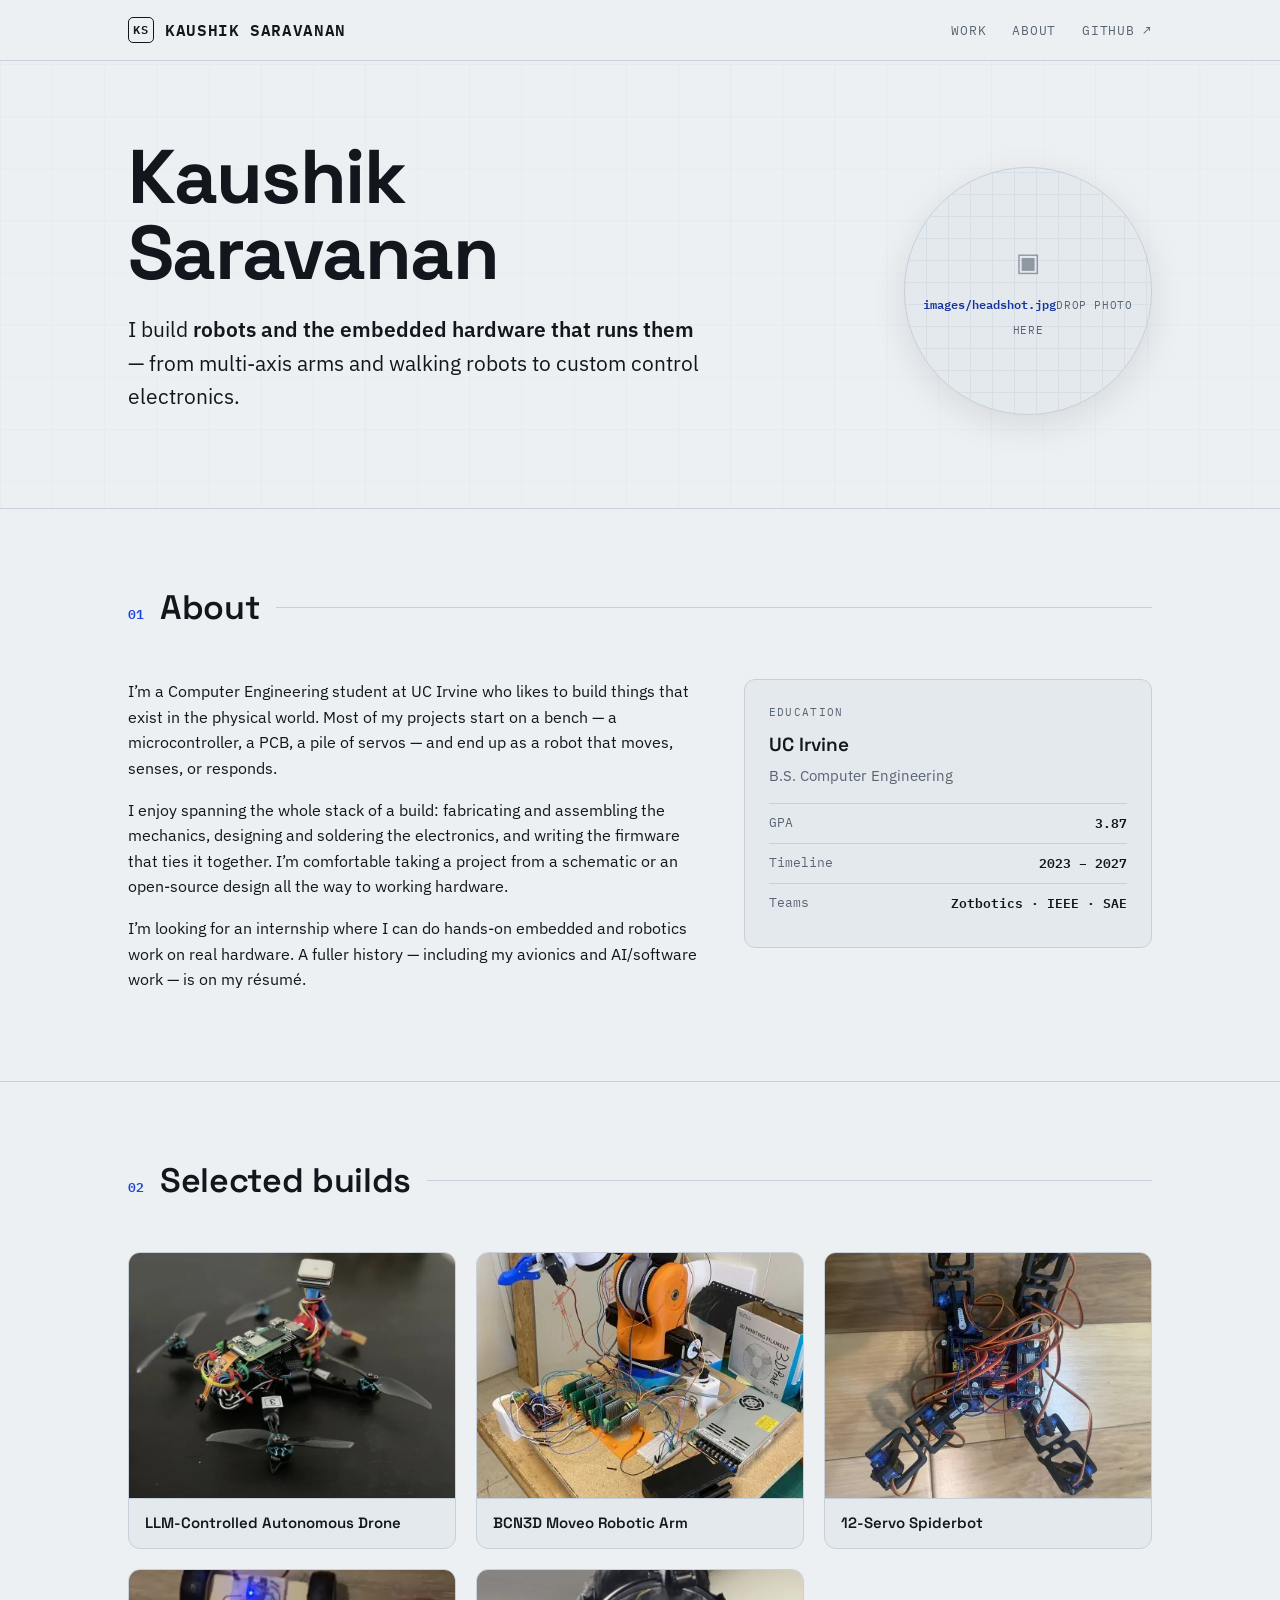
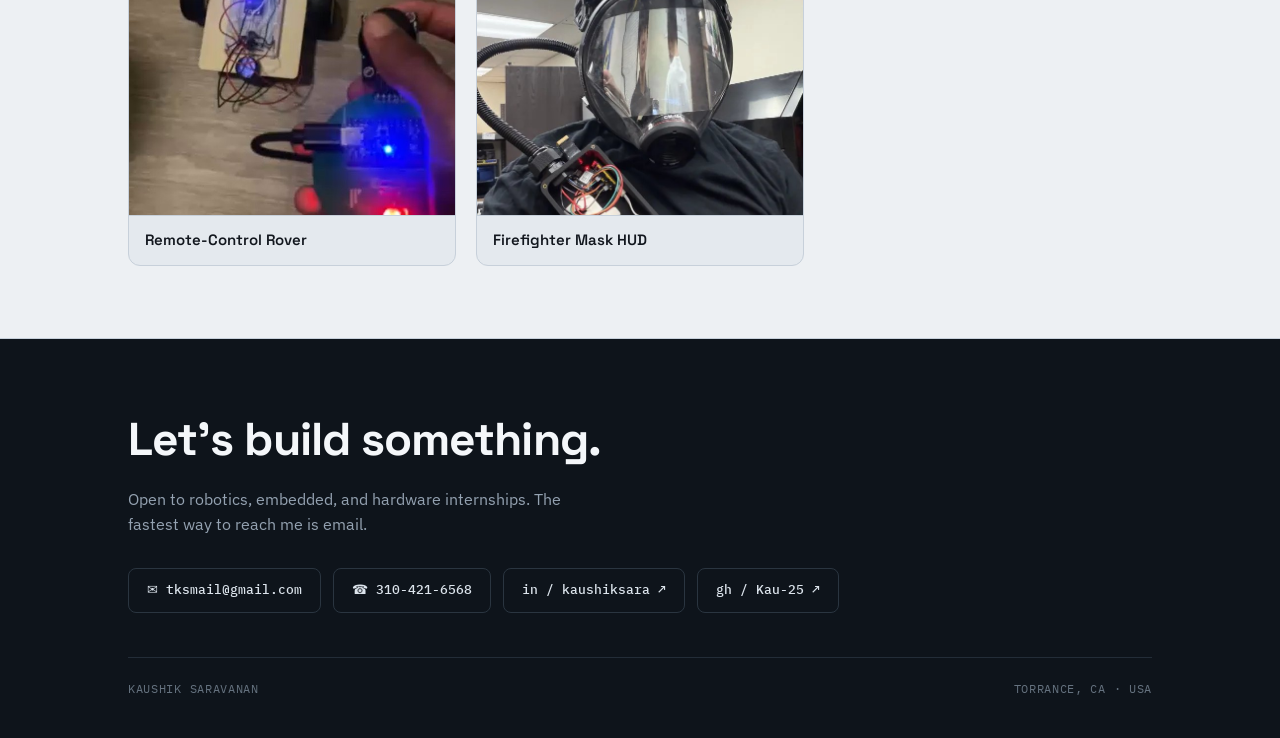
==== index.html @ 6639428b "Added images/pages for each project and created a shared CSS file for styling. Updated index.html to" ====
<!DOCTYPE html>
<html lang="en">
<head>
<meta charset="UTF-8">
<meta name="viewport" content="width=device-width, initial-scale=1.0">
<title>Kaushik Saravanan — Robotics & Embedded</title>
<link rel="preconnect" href="https://fonts.googleapis.com">
<link rel="preconnect" href="https://fonts.gstatic.com" crossorigin>
<link href="https://fonts.googleapis.com/css2?family=Space+Grotesk:wght@500;600;700&family=IBM+Plex+Sans:wght@400;500;600&family=IBM+Plex+Mono:wght@400;500;600&display=swap" rel="stylesheet">
<link rel="stylesheet" href="shared.css">
</head>
<body>

<template id="__bundler_thumbnail" data-bg-color="#12171E">
  <svg viewBox="0 0 1200 800" xmlns="http://www.w3.org/2000/svg">
    <rect x="478" y="298" width="244" height="244" rx="40" fill="none" stroke="#1B45E0" stroke-width="14"/>
    <text x="600" y="455" font-family="monospace" font-size="120" font-weight="700" fill="#EDF0F3" text-anchor="middle">KS</text>
  </svg>
</template>

<header class="bar">
  <div class="wrap bar-in">
    <a class="brand" href="#top"><span class="glyph">KS</span> KAUSHIK&nbsp;SARAVANAN</a>
    <nav class="nav">
      <a href="#work">Work</a>
      <a href="#about">About</a>
      <a href="https://github.com/Kau-25" target="_blank" rel="noopener">GitHub ↗</a>
    </nav>
  </div>
</header>

<section class="hero" id="top">
  <svg class="hero-bg" viewBox="0 0 1080 460" preserveAspectRatio="xMidYMid slice" aria-hidden="true">
    <defs><pattern id="grid" width="44" height="44" patternUnits="userSpaceOnUse"><path d="M44 0H0V44" fill="none" stroke="#D2DAE2" stroke-width="1"/></pattern></defs>
    <rect width="1080" height="460" fill="url(#grid)" opacity="0.5"/>
  </svg>
  <div class="wrap hero-in">
    <div class="hero-copy">
    <h1 class="reveal">Kaushik<br>Saravanan</h1>
      <p class="thesis reveal">I build <b>robots and the embedded hardware that runs them</b> &mdash; from multi-axis arms and walking robots to custom control electronics.</p>
    </div>
    <figure class="hero-portrait reveal">
      <img src="images/headshot.jpg" alt="Kaushik Saravanan" onerror="this.style.display='none'">
      <div class="shot-ph"><span class="ico">▣</span><span class="fn">images/headshot.jpg</span><span class="hint">drop photo here</span></div>
    </figure>
  </div>
</section>

<section class="section" id="about">
  <div class="wrap">
    <div class="sec-head reveal"><span class="num">01</span><h2>About</h2><span class="rule"></span></div>
    <div class="about-grid">
      <div class="reveal">
        <p>I&rsquo;m a Computer Engineering student at UC Irvine who likes to build things that exist in the physical world. Most of my projects start on a bench &mdash; a microcontroller, a PCB, a pile of servos &mdash; and end up as a robot that moves, senses, or responds.</p>
        <p>I enjoy spanning the whole stack of a build: fabricating and assembling the mechanics, designing and soldering the electronics, and writing the firmware that ties it together. I&rsquo;m comfortable taking a project from a schematic or an open-source design all the way to working hardware.</p>
        <p>I&rsquo;m looking for an internship where I can do hands-on embedded and robotics work on real hardware. A fuller history &mdash; including my avionics and AI/software work &mdash; is on my r&eacute;sum&eacute;.</p>
      </div>
      <div class="edu-card reveal">
        <div class="label">Education</div>
        <div class="school">UC Irvine</div>
        <div class="degree">B.S. Computer Engineering</div>
        <div class="edu-stat"><span class="k">GPA</span><span class="v">3.87</span></div>
        <div class="edu-stat"><span class="k">Timeline</span><span class="v">2023 &ndash; 2027</span></div>
        <div class="edu-stat"><span class="k">Teams</span><span class="v">Zotbotics · IEEE · SAE</span></div>
      </div>
    </div>
  </div>
</section>

<section class="section" id="work">
  <div class="wrap">
    <div class="sec-head reveal"><span class="num">02</span><h2>Selected builds</h2><span class="rule"></span></div>

    <div class="project-grid">

      <a href="projects/drone.html" class="project-tile reveal">
        <div class="tile-img">
          <img src="images/drone-1.jpg" alt="LLM-controlled autonomous quadcopter" onerror="this.style.display='none'">
          <div class="shot-ph"><span class="ico">▣</span></div>
        </div>
        <div class="tile-name">LLM-Controlled Autonomous Drone</div>
      </a>

      <a href="projects/arm.html" class="project-tile reveal">
        <div class="tile-img">
          <img src="images/arm-1.jpg" alt="6-axis BCN3D Moveo robotic arm" onerror="this.style.display='none'">
          <div class="shot-ph"><span class="ico">▣</span></div>
        </div>
        <div class="tile-name">BCN3D Moveo Robotic Arm</div>
      </a>

      <a href="projects/spider.html" class="project-tile reveal">
        <div class="tile-img">
          <img src="images/spider-1.jpg" alt="12-servo walking spiderbot" onerror="this.style.display='none'">
          <div class="shot-ph"><span class="ico">▣</span></div>
        </div>
        <div class="tile-name">12-Servo Spiderbot</div>
      </a>

      <a href="projects/rover.html" class="project-tile reveal">
        <div class="tile-img">
          <img src="images/rover-1.jpg" alt="Remote-control rover and custom controller" onerror="this.style.display='none'">
          <div class="shot-ph"><span class="ico">▣</span></div>
        </div>
        <div class="tile-name">Remote-Control Rover</div>
      </a>

      <a href="projects/hud.html" class="project-tile reveal">
        <div class="tile-img">
          <img src="images/hud-1.jpg" alt="Firefighter mask HUD" onerror="this.style.display='none'">
          <div class="shot-ph"><span class="ico">▣</span></div>
        </div>
        <div class="tile-name">Firefighter Mask HUD</div>
      </a>

    </div>
  </div>
</section>

<footer class="foot" id="contact">
  <div class="wrap">
    <h2>Let&rsquo;s build something.</h2>
    <p class="lead">Open to robotics, embedded, and hardware internships. The fastest way to reach me is email.</p>
    <div class="foot-links">
      <a href="mailto:tksmail@gmail.com">✉ tksmail@gmail.com</a>
      <a href="tel:3104216568">☎ 310-421-6568</a>
      <a href="https://www.linkedin.com/in/kaushiksara" target="_blank" rel="noopener">in / kaushiksara ↗</a>
      <a href="https://github.com/Kau-25" target="_blank" rel="noopener">gh / Kau-25 ↗</a>
    </div>
    <div class="foot-base"><span>Kaushik Saravanan</span><span>Torrance, CA · USA</span></div>
  </div>
</footer>

<script>
  const io=new IntersectionObserver((es)=>{es.forEach(e=>{if(e.isIntersecting){e.target.classList.add('in');io.unobserve(e.target)}})},{threshold:0.12,rootMargin:"0px 0px -40px 0px"});
  document.querySelectorAll('.reveal').forEach((el,i)=>{el.style.transitionDelay=Math.min(i*60,240)+'ms';io.observe(el)});
</script>
</body>
</html>
---- shared.css ----
:root{
  --paper:#EDF0F3;--paper-2:#E4E9EE;--ink:#12171E;--ink-soft:#586573;
  --line:#C7D0DA;--accent:#1B45E0;--accent-ink:#15349E;--signal:#E07B26;
  --panel:#0E141B;--panel-soft:#9CA9B6;
  --disp:"Space Grotesk",system-ui,sans-serif;--body:"IBM Plex Sans",system-ui,sans-serif;--mono:"IBM Plex Mono",ui-monospace,monospace;
}
*{box-sizing:border-box;margin:0;padding:0}
html{scroll-behavior:smooth}
body{background:var(--paper);color:var(--ink);font-family:var(--body);line-height:1.6;-webkit-font-smoothing:antialiased;overflow-x:hidden}
a{color:inherit;text-decoration:none}
.wrap{max-width:1080px;margin:0 auto;padding:0 28px}
.eyebrow{font-family:var(--mono);font-size:12px;font-weight:600;letter-spacing:.16em;text-transform:uppercase;color:var(--accent-ink)}

/* Nav bar */
.bar{position:sticky;top:0;z-index:50;background:rgba(237,240,243,.82);backdrop-filter:blur(10px);border-bottom:1px solid var(--line)}
.bar-in{display:flex;align-items:center;justify-content:space-between;height:60px}
.brand{display:flex;align-items:center;gap:11px;font-family:var(--mono);font-weight:600;letter-spacing:.04em}
.glyph{width:26px;height:26px;border:1.5px solid var(--ink);border-radius:5px;display:grid;place-items:center;font-size:12px;font-weight:600}
.nav{display:flex;gap:26px}
.nav a{font-family:var(--mono);font-size:12.5px;letter-spacing:.06em;text-transform:uppercase;color:var(--ink-soft);transition:color .2s}
.nav a:hover{color:var(--accent)}
@media(max-width:680px){.nav{display:none}}

/* Hero */
.hero{position:relative;padding:78px 0 64px;border-bottom:1px solid var(--line)}
.hero-bg{position:absolute;inset:0;width:100%;height:100%;pointer-events:none;opacity:.85}
.hero-in{position:relative;z-index:2;display:flex;align-items:center;gap:48px;justify-content:space-between}
.hero-copy{max-width:620px}
.hero-portrait{flex:none;width:248px;height:248px;border-radius:50%;overflow:hidden;position:relative;border:1px solid var(--line);background:repeating-linear-gradient(0deg,transparent 0 21px,#D7DEE6 21px 22px),repeating-linear-gradient(90deg,transparent 0 21px,#D7DEE6 21px 22px),var(--paper-2);display:grid;place-items:center;box-shadow:0 10px 34px rgba(18,23,30,.10)}
.hero-portrait img{position:absolute;inset:0;width:100%;height:100%;object-fit:cover;z-index:2}
.hero-portrait .shot-ph{z-index:1;text-align:center;padding:18px}
@media(max-width:760px){.hero-in{flex-direction:column-reverse;align-items:flex-start;gap:30px}.hero-copy{max-width:100%}.hero-portrait{width:180px;height:180px}}
.status-line{display:flex;align-items:center;gap:10px;margin-bottom:22px}
.dot{width:9px;height:9px;border-radius:50%;background:var(--signal);animation:pulse 2.4s infinite}
@keyframes pulse{0%{box-shadow:0 0 0 0 rgba(224,123,38,.45)}70%{box-shadow:0 0 0 8px rgba(224,123,38,0)}100%{box-shadow:0 0 0 0 rgba(224,123,38,0)}}
.status-line span{font-family:var(--mono);font-size:12px;letter-spacing:.12em;text-transform:uppercase;color:var(--ink-soft)}
h1{font-family:var(--disp);font-weight:700;font-size:clamp(40px,7.4vw,76px);line-height:1.0;letter-spacing:-.02em;margin-bottom:22px}
h1 .alt{color:var(--accent)}
.thesis{font-size:clamp(17px,2.4vw,21px);max-width:580px;margin-bottom:30px}
.thesis b{font-weight:600}
.readout{display:flex;flex-wrap:wrap;border:1px solid var(--line);border-radius:9px;overflow:hidden;background:var(--paper-2);margin-bottom:32px;width:fit-content;max-width:100%}
.readout div{padding:11px 16px;border-right:1px solid var(--line)}
.readout div:last-child{border-right:none}
.readout .k{font-family:var(--mono);font-size:10.5px;letter-spacing:.12em;text-transform:uppercase;color:var(--ink-soft);display:block;margin-bottom:3px}
.readout .v{font-family:var(--mono);font-size:13px;font-weight:600}
@media(max-width:560px){.readout{flex-direction:column;width:100%}.readout div{border-right:none;border-bottom:1px solid var(--line)}.readout div:last-child{border-bottom:none}}
.cta-row{display:flex;flex-wrap:wrap;gap:12px}
.btn{font-family:var(--mono);font-size:13px;font-weight:600;letter-spacing:.03em;padding:12px 20px;border-radius:8px;transition:transform .15s,background .2s,color .2s;display:inline-flex;align-items:center;gap:9px}
.btn:hover{transform:translateY(-2px)}
.btn-primary{background:var(--accent);color:#fff}
.btn-primary:hover{background:var(--accent-ink)}
.btn-ghost{border:1px solid var(--line)}
.btn-ghost:hover{border-color:var(--accent);color:var(--accent)}

/* Sections */
.section{padding:72px 0;border-bottom:1px solid var(--line)}
.sec-head{display:flex;align-items:baseline;gap:16px;margin-bottom:44px}
.sec-head .num{font-family:var(--mono);font-size:13px;font-weight:600;color:var(--accent)}
.sec-head h2{font-family:var(--disp);font-weight:600;font-size:clamp(24px,3.6vw,34px);letter-spacing:-.01em}
.sec-head .rule{flex:1;height:1px;background:var(--line);align-self:center}

/* Shot placeholders */
.shot-ph{z-index:1;text-align:center;color:var(--ink-soft);padding:18px}
.shot-ph .ico{font-size:26px;display:block;margin-bottom:8px;opacity:.6}
.shot-ph .fn{font-family:var(--mono);font-size:12px;color:var(--accent-ink);font-weight:600}
.shot-ph .hint{font-family:var(--mono);font-size:10.5px;letter-spacing:.06em;text-transform:uppercase;margin-top:5px}

/* Stack chips */
.stack{display:flex;flex-wrap:wrap;gap:7px}
.chip{font-family:var(--mono);font-size:11px;padding:4px 10px;border:1px solid var(--line);border-radius:5px;color:var(--ink-soft);background:var(--paper-2)}

/* About section */
.about-grid{display:grid;grid-template-columns:1.4fr 1fr;gap:44px}
@media(max-width:760px){.about-grid{grid-template-columns:1fr;gap:28px}}
.about-grid p{font-size:16px;margin-bottom:16px}
.edu-card{border:1px solid var(--line);border-radius:11px;padding:24px;background:var(--paper-2);height:fit-content}
.edu-card .label{font-family:var(--mono);font-size:11px;letter-spacing:.12em;text-transform:uppercase;color:var(--ink-soft);margin-bottom:8px}
.edu-card .school{font-family:var(--disp);font-weight:600;font-size:19px;margin-bottom:4px}
.edu-card .degree{font-size:14.5px;color:var(--ink-soft);margin-bottom:16px}
.edu-stat{display:flex;justify-content:space-between;padding:9px 0;border-top:1px solid var(--line);font-family:var(--mono);font-size:13px}
.edu-stat .k{color:var(--ink-soft)}.edu-stat .v{font-weight:600}

/* Project tile grid */
.project-grid{display:grid;grid-template-columns:repeat(3,1fr);gap:20px}
@media(max-width:780px){.project-grid{grid-template-columns:repeat(2,1fr)}}
@media(max-width:480px){.project-grid{grid-template-columns:1fr}}
.project-tile{border:1px solid var(--line);border-radius:12px;overflow:hidden;transition:transform .18s,box-shadow .18s;display:block;background:var(--paper-2)}
.project-tile:hover{transform:translateY(-4px);box-shadow:0 12px 32px rgba(18,23,30,.12);border-color:var(--accent)}
.tile-img{aspect-ratio:4/3;overflow:hidden;background:repeating-linear-gradient(0deg,transparent 0 21px,#D7DEE6 21px 22px),repeating-linear-gradient(90deg,transparent 0 21px,#D7DEE6 21px 22px),var(--paper-2);display:grid;place-items:center;position:relative}
.tile-img img{position:absolute;inset:0;width:100%;height:100%;object-fit:cover;z-index:2}
.tile-name{padding:14px 16px 16px;font-family:var(--disp);font-weight:600;font-size:15px;line-height:1.3;border-top:1px solid var(--line)}

/* Individual project page */
.project-hero{padding:40px 0 0;border-bottom:1px solid var(--line)}
.back-link{font-family:var(--mono);font-size:12.5px;letter-spacing:.06em;text-transform:uppercase;color:var(--ink-soft);display:inline-flex;align-items:center;gap:6px;margin-bottom:28px;transition:color .2s}
.back-link:hover{color:var(--accent)}
.project-hero-img{position:relative;aspect-ratio:21/9;border-radius:12px 12px 0 0;overflow:hidden;background:repeating-linear-gradient(0deg,transparent 0 21px,#D7DEE6 21px 22px),repeating-linear-gradient(90deg,transparent 0 21px,#D7DEE6 21px 22px),var(--paper-2);display:grid;place-items:center;border:1px solid var(--line);border-bottom:none}
.project-hero-img img{position:absolute;inset:0;width:100%;height:100%;object-fit:cover;z-index:2}
.project-body{padding:56px 0 80px}
.project-layout{display:grid;grid-template-columns:1fr 300px;gap:56px;align-items:start}
@media(max-width:780px){.project-layout{grid-template-columns:1fr;gap:36px}}
.project-title{font-family:var(--disp);font-weight:700;font-size:clamp(26px,4vw,40px);letter-spacing:-.02em;margin-bottom:8px}
.project-role{font-family:var(--mono);font-size:13px;color:var(--accent-ink);margin-bottom:36px}
.project-section-head{font-family:var(--disp);font-weight:600;font-size:18px;margin:32px 0 12px;padding-bottom:8px;border-bottom:1px solid var(--line)}
.project-main p{font-size:16px;margin-bottom:14px;color:var(--ink)}
.project-list{list-style:none;display:grid;gap:12px;margin-bottom:18px}
.project-list li{position:relative;padding-left:22px;font-size:16px}
.project-list li::before{content:"▹";position:absolute;left:0;color:var(--accent)}
.sidebar-card{border:1px solid var(--line);border-radius:11px;padding:20px;background:var(--paper-2);position:sticky;top:80px}
.sidebar-label{font-family:var(--mono);font-size:11px;letter-spacing:.12em;text-transform:uppercase;color:var(--ink-soft);margin-bottom:12px}
.project-link{display:inline-flex;align-items:center;gap:7px;margin-top:20px;font-family:var(--mono);font-size:12.5px;font-weight:600;color:var(--accent);border:1px solid var(--line);padding:8px 14px;border-radius:7px;transition:border-color .2s,background .2s}
.project-link:hover{border-color:var(--accent);background:rgba(27,69,224,.05)}

/* Footer */
.foot{background:var(--panel);color:#C6D0DB;padding:64px 0 40px}
.foot h2{font-family:var(--disp);font-weight:700;font-size:clamp(28px,5vw,46px);letter-spacing:-.02em;color:#F4F7FA;margin-bottom:10px}
.foot .lead{color:#94A2B1;max-width:440px;margin-bottom:30px;font-size:16px}
.foot-links{display:flex;flex-wrap:wrap;gap:12px;margin-bottom:44px}
.foot-links a{font-family:var(--mono);font-size:13px;font-weight:500;padding:11px 18px;border:1px solid #2a3540;border-radius:8px;color:#DCE4EC;transition:border-color .2s,color .2s,transform .15s}
.foot-links a:hover{border-color:#3a6bff;color:#fff;transform:translateY(-2px)}
.foot-base{display:flex;justify-content:space-between;flex-wrap:wrap;gap:10px;padding-top:22px;border-top:1px solid #232d38;font-family:var(--mono);font-size:11.5px;letter-spacing:.06em;color:#65727F;text-transform:uppercase}

.reveal{opacity:0;transform:translateY(18px);transition:opacity .7s ease,transform .7s ease}
.reveal.in{opacity:1;transform:none}
@media(prefers-reduced-motion:reduce){*{animation:none!important;transition:none!important}.reveal{opacity:1;transform:none}html{scroll-behavior:auto}}
:focus-visible{outline:2px solid var(--accent);outline-offset:3px;border-radius:3px}
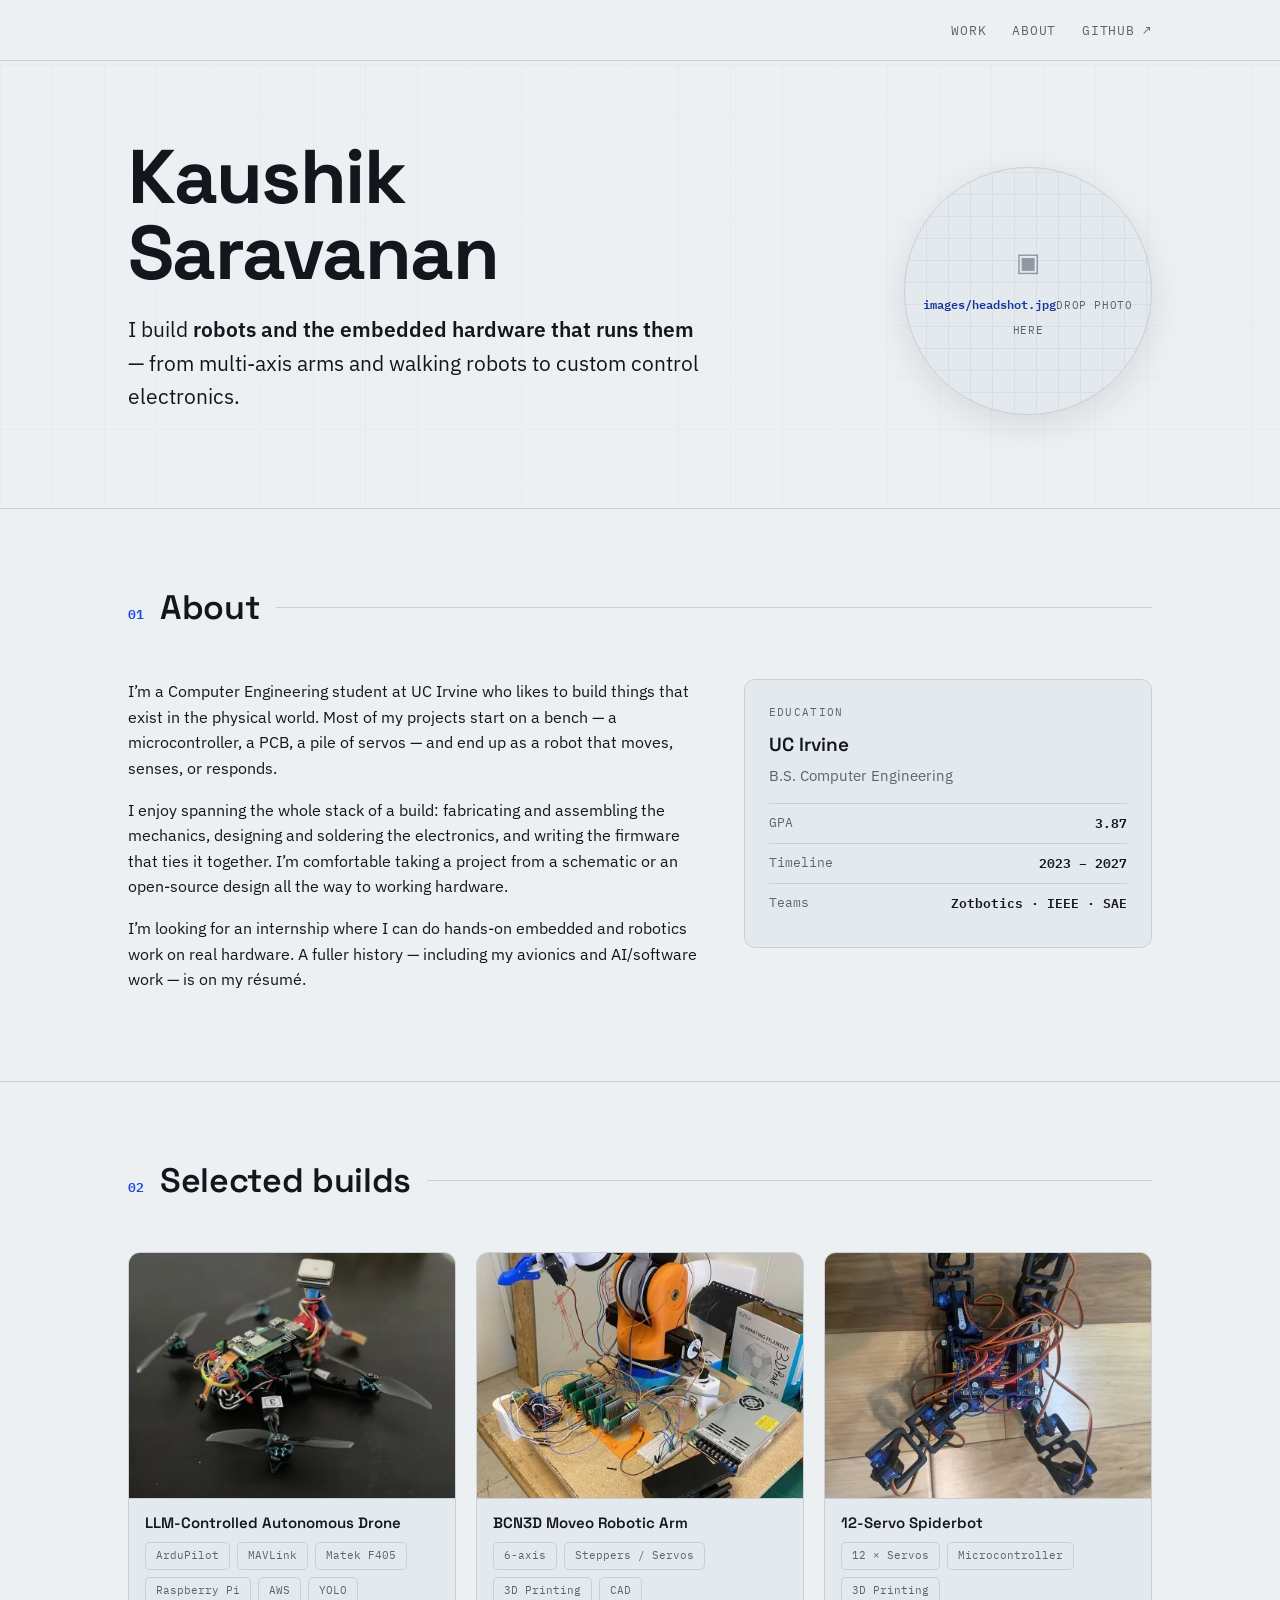
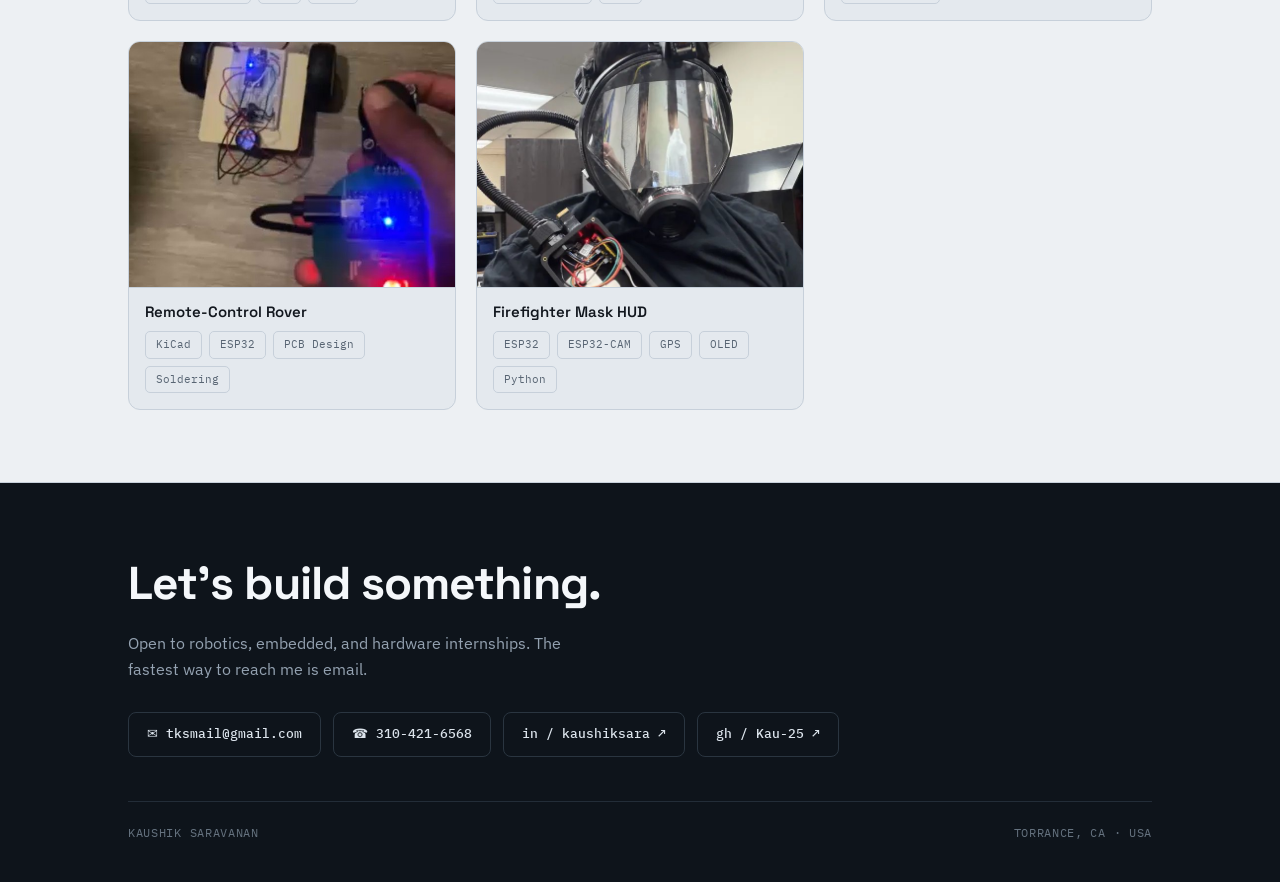
==== commit f4987922: "Refactor project pages to enhance layout and information display; updated CSS for improved styling a" ====
--- a/index.html
+++ b/index.html
@@ -20,7 +20,6 @@
 
 <header class="bar">
   <div class="wrap bar-in">
-    <a class="brand" href="#top"><span class="glyph">KS</span> KAUSHIK&nbsp;SARAVANAN</a>
     <nav class="nav">
       <a href="#work">Work</a>
       <a href="#about">About</a>
@@ -78,7 +77,10 @@
           <img src="images/drone-1.jpg" alt="LLM-controlled autonomous quadcopter" onerror="this.style.display='none'">
           <div class="shot-ph"><span class="ico">▣</span></div>
         </div>
-        <div class="tile-name">LLM-Controlled Autonomous Drone</div>
+        <div class="tile-info">
+          <div class="tile-name">LLM-Controlled Autonomous Drone</div>
+          <div class="stack"><span class="chip">ArduPilot</span><span class="chip">MAVLink</span><span class="chip">Matek F405</span><span class="chip">Raspberry Pi</span><span class="chip">AWS</span><span class="chip">YOLO</span></div>
+        </div>
       </a>
 
       <a href="projects/arm.html" class="project-tile reveal">
@@ -86,7 +88,10 @@
           <img src="images/arm-1.jpg" alt="6-axis BCN3D Moveo robotic arm" onerror="this.style.display='none'">
           <div class="shot-ph"><span class="ico">▣</span></div>
         </div>
-        <div class="tile-name">BCN3D Moveo Robotic Arm</div>
+        <div class="tile-info">
+          <div class="tile-name">BCN3D Moveo Robotic Arm</div>
+          <div class="stack"><span class="chip">6-axis</span><span class="chip">Steppers / Servos</span><span class="chip">3D Printing</span><span class="chip">CAD</span></div>
+        </div>
       </a>
 
       <a href="projects/spider.html" class="project-tile reveal">
@@ -94,7 +99,10 @@
           <img src="images/spider-1.jpg" alt="12-servo walking spiderbot" onerror="this.style.display='none'">
           <div class="shot-ph"><span class="ico">▣</span></div>
         </div>
-        <div class="tile-name">12-Servo Spiderbot</div>
+        <div class="tile-info">
+          <div class="tile-name">12-Servo Spiderbot</div>
+          <div class="stack"><span class="chip">12 × Servos</span><span class="chip">Microcontroller</span><span class="chip">3D Printing</span></div>
+        </div>
       </a>
 
       <a href="projects/rover.html" class="project-tile reveal">
@@ -102,7 +110,10 @@
           <img src="images/rover-1.jpg" alt="Remote-control rover and custom controller" onerror="this.style.display='none'">
           <div class="shot-ph"><span class="ico">▣</span></div>
         </div>
-        <div class="tile-name">Remote-Control Rover</div>
+        <div class="tile-info">
+          <div class="tile-name">Remote-Control Rover</div>
+          <div class="stack"><span class="chip">KiCad</span><span class="chip">ESP32</span><span class="chip">PCB Design</span><span class="chip">Soldering</span></div>
+        </div>
       </a>
 
       <a href="projects/hud.html" class="project-tile reveal">
@@ -110,7 +121,10 @@
           <img src="images/hud-1.jpg" alt="Firefighter mask HUD" onerror="this.style.display='none'">
           <div class="shot-ph"><span class="ico">▣</span></div>
         </div>
-        <div class="tile-name">Firefighter Mask HUD</div>
+        <div class="tile-info">
+          <div class="tile-name">Firefighter Mask HUD</div>
+          <div class="stack"><span class="chip">ESP32</span><span class="chip">ESP32-CAM</span><span class="chip">GPS</span><span class="chip">OLED</span><span class="chip">Python</span></div>
+        </div>
       </a>
 
     </div>
--- a/shared.css
+++ b/shared.css
@@ -13,7 +13,7 @@
 
 /* Nav bar */
 .bar{position:sticky;top:0;z-index:50;background:rgba(237,240,243,.82);backdrop-filter:blur(10px);border-bottom:1px solid var(--line)}
-.bar-in{display:flex;align-items:center;justify-content:space-between;height:60px}
+.bar-in{display:flex;align-items:center;justify-content:flex-end;height:60px}
 .brand{display:flex;align-items:center;gap:11px;font-family:var(--mono);font-weight:600;letter-spacing:.04em}
 .glyph{width:26px;height:26px;border:1.5px solid var(--ink);border-radius:5px;display:grid;place-items:center;font-size:12px;font-weight:600}
 .nav{display:flex;gap:26px}
@@ -88,19 +88,19 @@
 .project-tile:hover{transform:translateY(-4px);box-shadow:0 12px 32px rgba(18,23,30,.12);border-color:var(--accent)}
 .tile-img{aspect-ratio:4/3;overflow:hidden;background:repeating-linear-gradient(0deg,transparent 0 21px,#D7DEE6 21px 22px),repeating-linear-gradient(90deg,transparent 0 21px,#D7DEE6 21px 22px),var(--paper-2);display:grid;place-items:center;position:relative}
 .tile-img img{position:absolute;inset:0;width:100%;height:100%;object-fit:cover;z-index:2}
-.tile-name{padding:14px 16px 16px;font-family:var(--disp);font-weight:600;font-size:15px;line-height:1.3;border-top:1px solid var(--line)}
+.tile-info{padding:14px 16px 16px;border-top:1px solid var(--line);display:flex;flex-direction:column;gap:10px}
+.tile-name{font-family:var(--disp);font-weight:600;font-size:15px;line-height:1.3}
 
 /* Individual project page */
-.project-hero{padding:40px 0 0;border-bottom:1px solid var(--line)}
-.back-link{font-family:var(--mono);font-size:12.5px;letter-spacing:.06em;text-transform:uppercase;color:var(--ink-soft);display:inline-flex;align-items:center;gap:6px;margin-bottom:28px;transition:color .2s}
+.project-body{padding:48px 0 80px}
+.back-link{font-family:var(--mono);font-size:12.5px;letter-spacing:.06em;text-transform:uppercase;color:var(--ink-soft);display:inline-flex;align-items:center;gap:6px;margin-bottom:32px;transition:color .2s}
 .back-link:hover{color:var(--accent)}
-.project-hero-img{position:relative;aspect-ratio:21/9;border-radius:12px 12px 0 0;overflow:hidden;background:repeating-linear-gradient(0deg,transparent 0 21px,#D7DEE6 21px 22px),repeating-linear-gradient(90deg,transparent 0 21px,#D7DEE6 21px 22px),var(--paper-2);display:grid;place-items:center;border:1px solid var(--line);border-bottom:none}
-.project-hero-img img{position:absolute;inset:0;width:100%;height:100%;object-fit:cover;z-index:2}
-.project-body{padding:56px 0 80px}
 .project-layout{display:grid;grid-template-columns:1fr 300px;gap:56px;align-items:start}
 @media(max-width:780px){.project-layout{grid-template-columns:1fr;gap:36px}}
 .project-title{font-family:var(--disp);font-weight:700;font-size:clamp(26px,4vw,40px);letter-spacing:-.02em;margin-bottom:8px}
-.project-role{font-family:var(--mono);font-size:13px;color:var(--accent-ink);margin-bottom:36px}
+.project-role{font-family:var(--mono);font-size:13px;color:var(--accent-ink);margin-bottom:24px}
+.project-img{display:block;max-width:360px;border:1px solid var(--line);border-radius:12px;overflow:hidden;background:repeating-linear-gradient(0deg,transparent 0 21px,#D7DEE6 21px 22px),repeating-linear-gradient(90deg,transparent 0 21px,#D7DEE6 21px 22px),var(--paper-2);margin-bottom:36px}
+.project-img img{display:block;width:100%;height:auto;object-fit:contain}
 .project-section-head{font-family:var(--disp);font-weight:600;font-size:18px;margin:32px 0 12px;padding-bottom:8px;border-bottom:1px solid var(--line)}
 .project-main p{font-size:16px;margin-bottom:14px;color:var(--ink)}
 .project-list{list-style:none;display:grid;gap:12px;margin-bottom:18px}
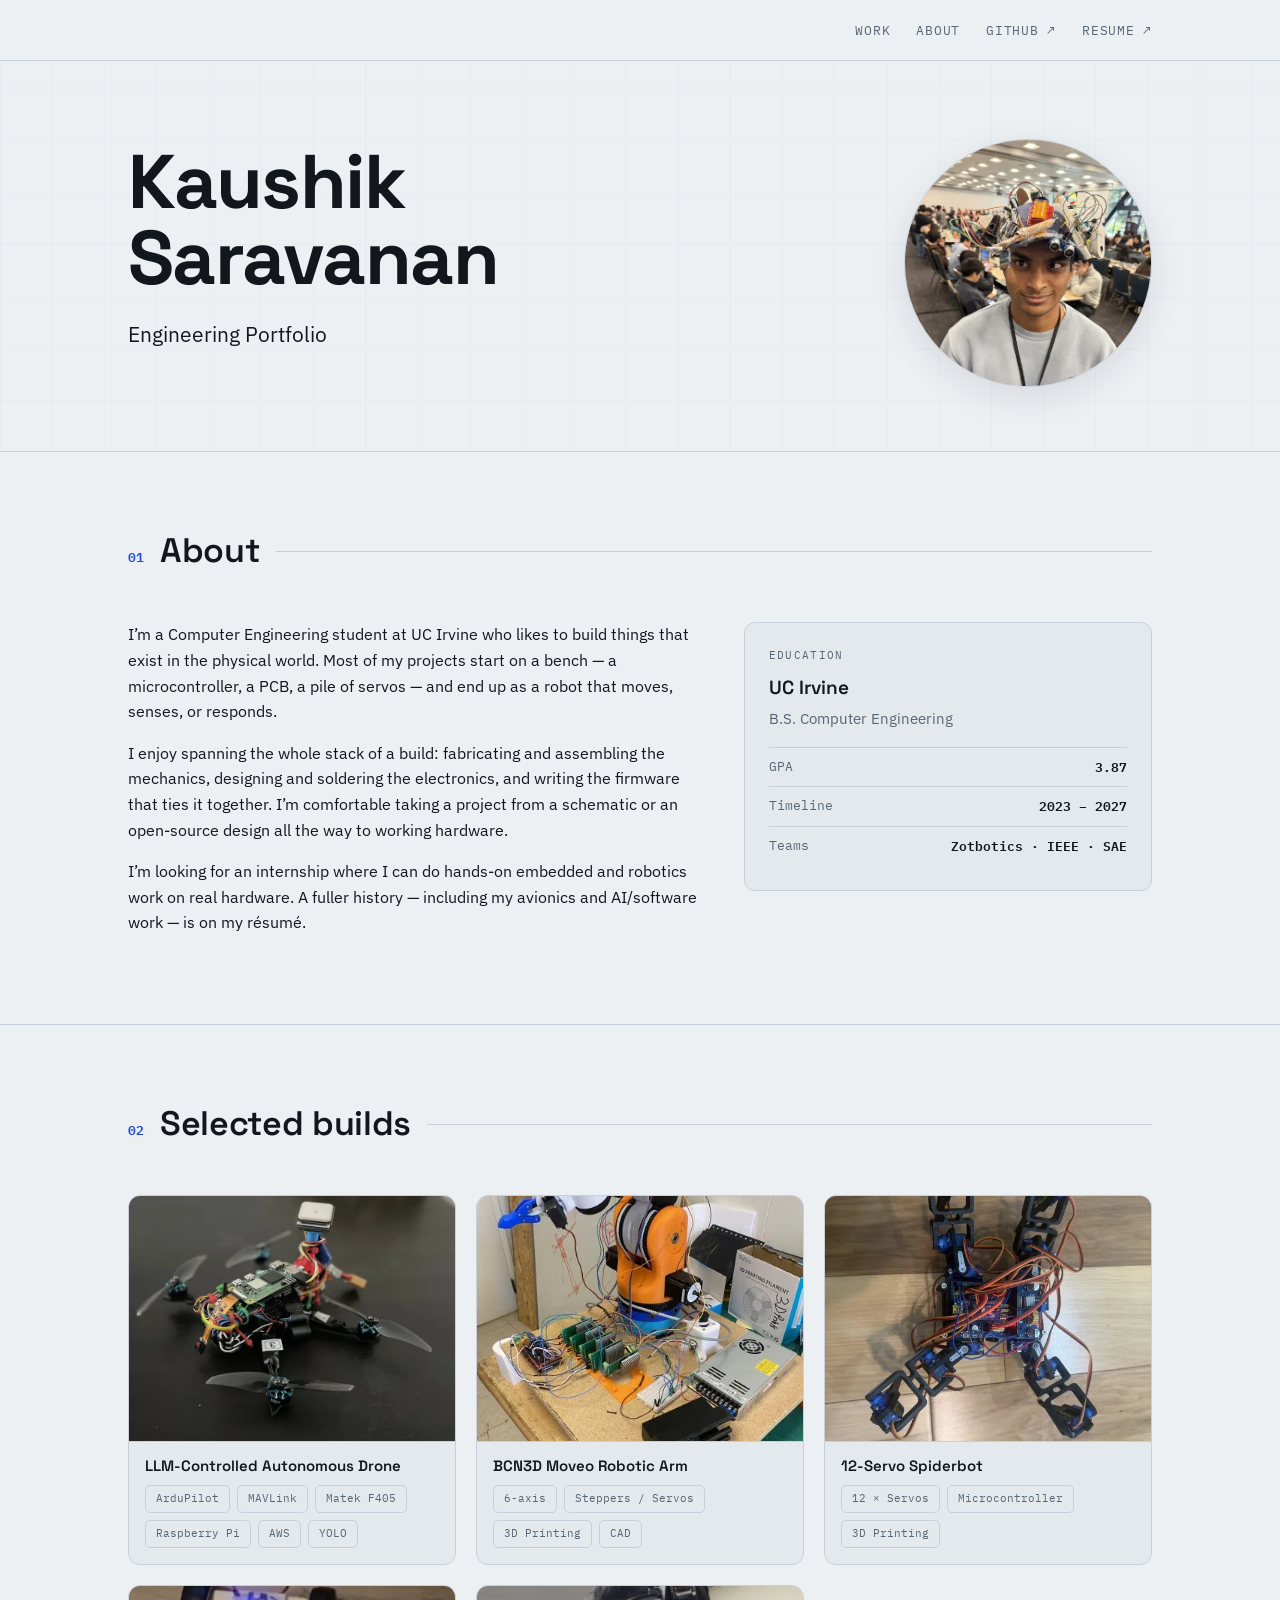
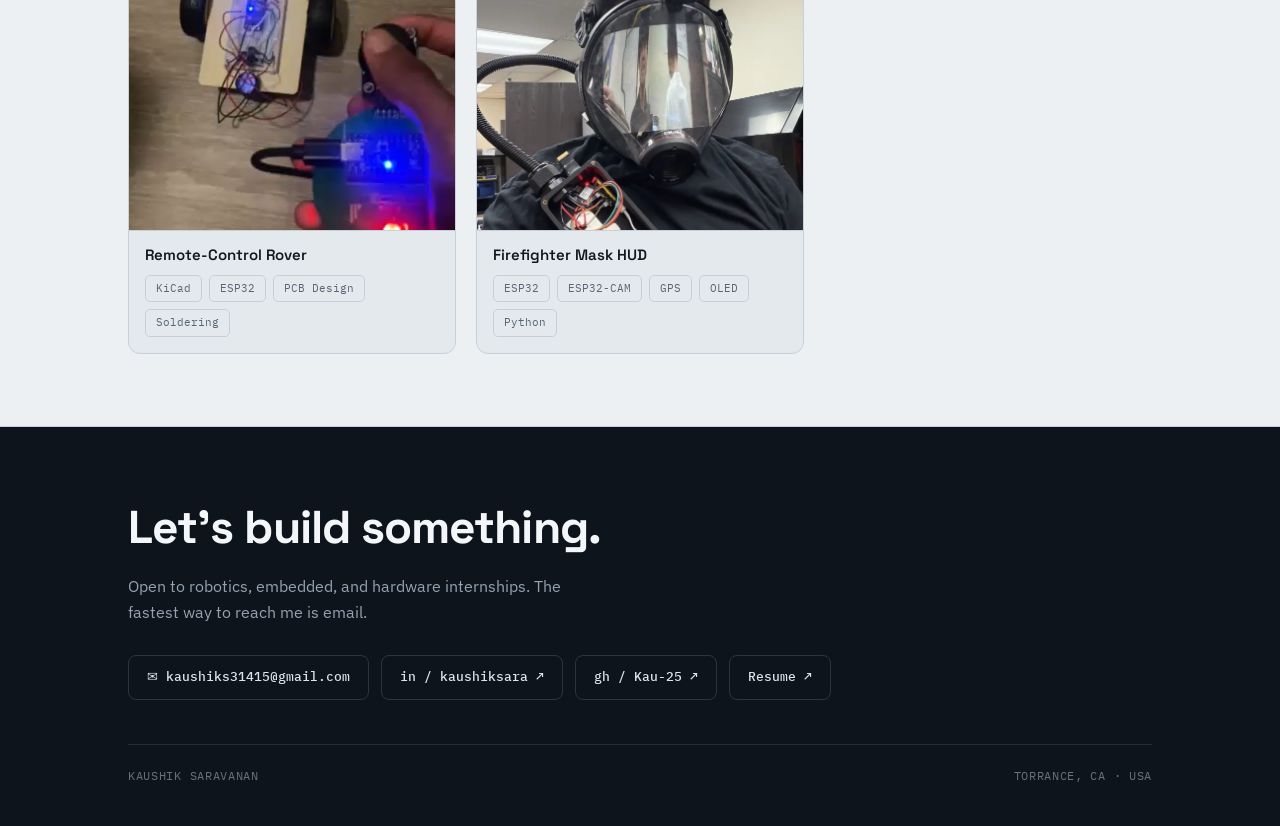
==== commit 5a9b1ce9: "Add resume PDF and project media; update project pages with new links and content" ====
--- a/index.html
+++ b/index.html
@@ -24,6 +24,7 @@
       <a href="#work">Work</a>
       <a href="#about">About</a>
       <a href="https://github.com/Kau-25" target="_blank" rel="noopener">GitHub ↗</a>
+      <a href="KaushikSaravananResume.pdf" target="_blank" rel="noopener">Resume ↗</a>
     </nav>
   </div>
 </header>
@@ -36,9 +37,9 @@
   <div class="wrap hero-in">
     <div class="hero-copy">
     <h1 class="reveal">Kaushik<br>Saravanan</h1>
-      <p class="thesis reveal">I build <b>robots and the embedded hardware that runs them</b> &mdash; from multi-axis arms and walking robots to custom control electronics.</p>
+      <p class="thesis reveal">Engineering Portfolio</p>
     </div>
-    <figure class="hero-portrait reveal">
+    <figure class="hero-portrait reveal" onclick="window.open('https://github.com/timqn22/TheThinkingCapProjectV2','_blank')" style="cursor:pointer">
       <img src="images/headshot.jpg" alt="Kaushik Saravanan" onerror="this.style.display='none'">
       <div class="shot-ph"><span class="ico">▣</span><span class="fn">images/headshot.jpg</span><span class="hint">drop photo here</span></div>
     </figure>
@@ -136,10 +137,10 @@
     <h2>Let&rsquo;s build something.</h2>
     <p class="lead">Open to robotics, embedded, and hardware internships. The fastest way to reach me is email.</p>
     <div class="foot-links">
-      <a href="mailto:tksmail@gmail.com">✉ tksmail@gmail.com</a>
-      <a href="tel:3104216568">☎ 310-421-6568</a>
+      <a href="mailto:kaushiks31415@gmail.com">✉ kaushiks31415@gmail.com</a>
       <a href="https://www.linkedin.com/in/kaushiksara" target="_blank" rel="noopener">in / kaushiksara ↗</a>
       <a href="https://github.com/Kau-25" target="_blank" rel="noopener">gh / Kau-25 ↗</a>
+      <a href="KaushikSaravananResume.pdf" target="_blank" rel="noopener">Resume ↗</a>
     </div>
     <div class="foot-base"><span>Kaushik Saravanan</span><span>Torrance, CA · USA</span></div>
   </div>
--- a/shared.css
+++ b/shared.css
@@ -91,6 +91,16 @@
 .tile-info{padding:14px 16px 16px;border-top:1px solid var(--line);display:flex;flex-direction:column;gap:10px}
 .tile-name{font-family:var(--disp);font-weight:600;font-size:15px;line-height:1.3}
 
+/* Project media gallery */
+.project-gallery{display:flex;flex-direction:column;gap:16px;margin:28px 0}
+.gallery-item{border:1px solid var(--line);border-radius:10px;overflow:hidden;background:var(--paper-2)}
+.gallery-item img{display:block;width:100%;height:auto}
+.gallery-caption{font-family:var(--mono);font-size:11px;color:var(--ink-soft);padding:8px 10px;border-top:1px solid var(--line)}
+.video-slot{border:1px solid var(--line);border-radius:10px;overflow:hidden;background:#000;margin-bottom:12px}
+.video-slot video{display:block;width:100%;height:auto}
+.video-slot iframe{display:block;width:100%;aspect-ratio:16/9;border:none}
+.video-caption{font-family:var(--mono);font-size:11px;color:var(--ink-soft);padding:8px 10px;background:var(--paper-2);border-top:1px solid var(--line)}
+
 /* Individual project page */
 .project-body{padding:48px 0 80px}
 .back-link{font-family:var(--mono);font-size:12.5px;letter-spacing:.06em;text-transform:uppercase;color:var(--ink-soft);display:inline-flex;align-items:center;gap:6px;margin-bottom:32px;transition:color .2s}
@@ -120,7 +130,40 @@
 .foot-links a:hover{border-color:#3a6bff;color:#fff;transform:translateY(-2px)}
 .foot-base{display:flex;justify-content:space-between;flex-wrap:wrap;gap:10px;padding-top:22px;border-top:1px solid #232d38;font-family:var(--mono);font-size:11.5px;letter-spacing:.06em;color:#65727F;text-transform:uppercase}
 
-.reveal{opacity:0;transform:translateY(18px);transition:opacity .7s ease,transform .7s ease}
-.reveal.in{opacity:1;transform:none}
+.reveal{opacity:1;transform:none}
 @media(prefers-reduced-motion:reduce){*{animation:none!important;transition:none!important}.reveal{opacity:1;transform:none}html{scroll-behavior:auto}}
 :focus-visible{outline:2px solid var(--accent);outline-offset:3px;border-radius:3px}
+
+@media print{
+  *{color:#000!important;background:transparent!important;box-shadow:none!important;text-shadow:none!important;animation:none!important;transition:none!important}
+  :root{--paper:#fff;--paper-2:#f5f5f5;--ink:#000;--ink-soft:#444;--line:#ccc;--accent:#1B45E0;--accent-ink:#1B45E0}
+  .bar,.foot{display:none!important}
+  .reveal{opacity:1!important;transform:none!important}
+  body{font-size:11pt;line-height:1.5}
+  .wrap{max-width:100%;padding:0 16px}
+  .hero{padding:32px 0 24px;border-bottom:1pt solid #ccc}
+  .hero-in{gap:24px}
+  .hero-portrait{width:120px;height:120px}
+  h1{font-size:32pt!important}
+  .thesis{font-size:12pt!important}
+  .section{padding:24px 0;border-bottom:1pt solid #ccc}
+  .sec-head h2{font-size:16pt!important}
+  .about-grid{grid-template-columns:1.4fr 1fr;gap:24px}
+  .edu-card{border:1pt solid #ccc;padding:14px}
+  .project-grid{grid-template-columns:repeat(3,1fr);gap:12px}
+  .project-tile{border:1pt solid #ccc;break-inside:avoid;page-break-inside:avoid}
+  .tile-img{aspect-ratio:4/3}
+  .tile-name{font-size:9pt;padding:8px 10px 4px}
+  .chip{border:1pt solid #ccc;font-size:7.5pt;padding:2px 6px}
+  .tile-info{padding:6px 10px 10px;gap:6px}
+  .stack{gap:4px}
+  a[href]::after{content:none}
+  .project-body{padding:24px 0 40px}
+  .project-layout{grid-template-columns:1fr 220px;gap:32px}
+  .project-title{font-size:20pt!important}
+  .sidebar-card{border:1pt solid #ccc;padding:14px;position:static}
+  .project-img{max-width:280px}
+  .project-list li{font-size:10.5pt}
+  .project-main p{font-size:10.5pt}
+  .back-link{display:none}
+}
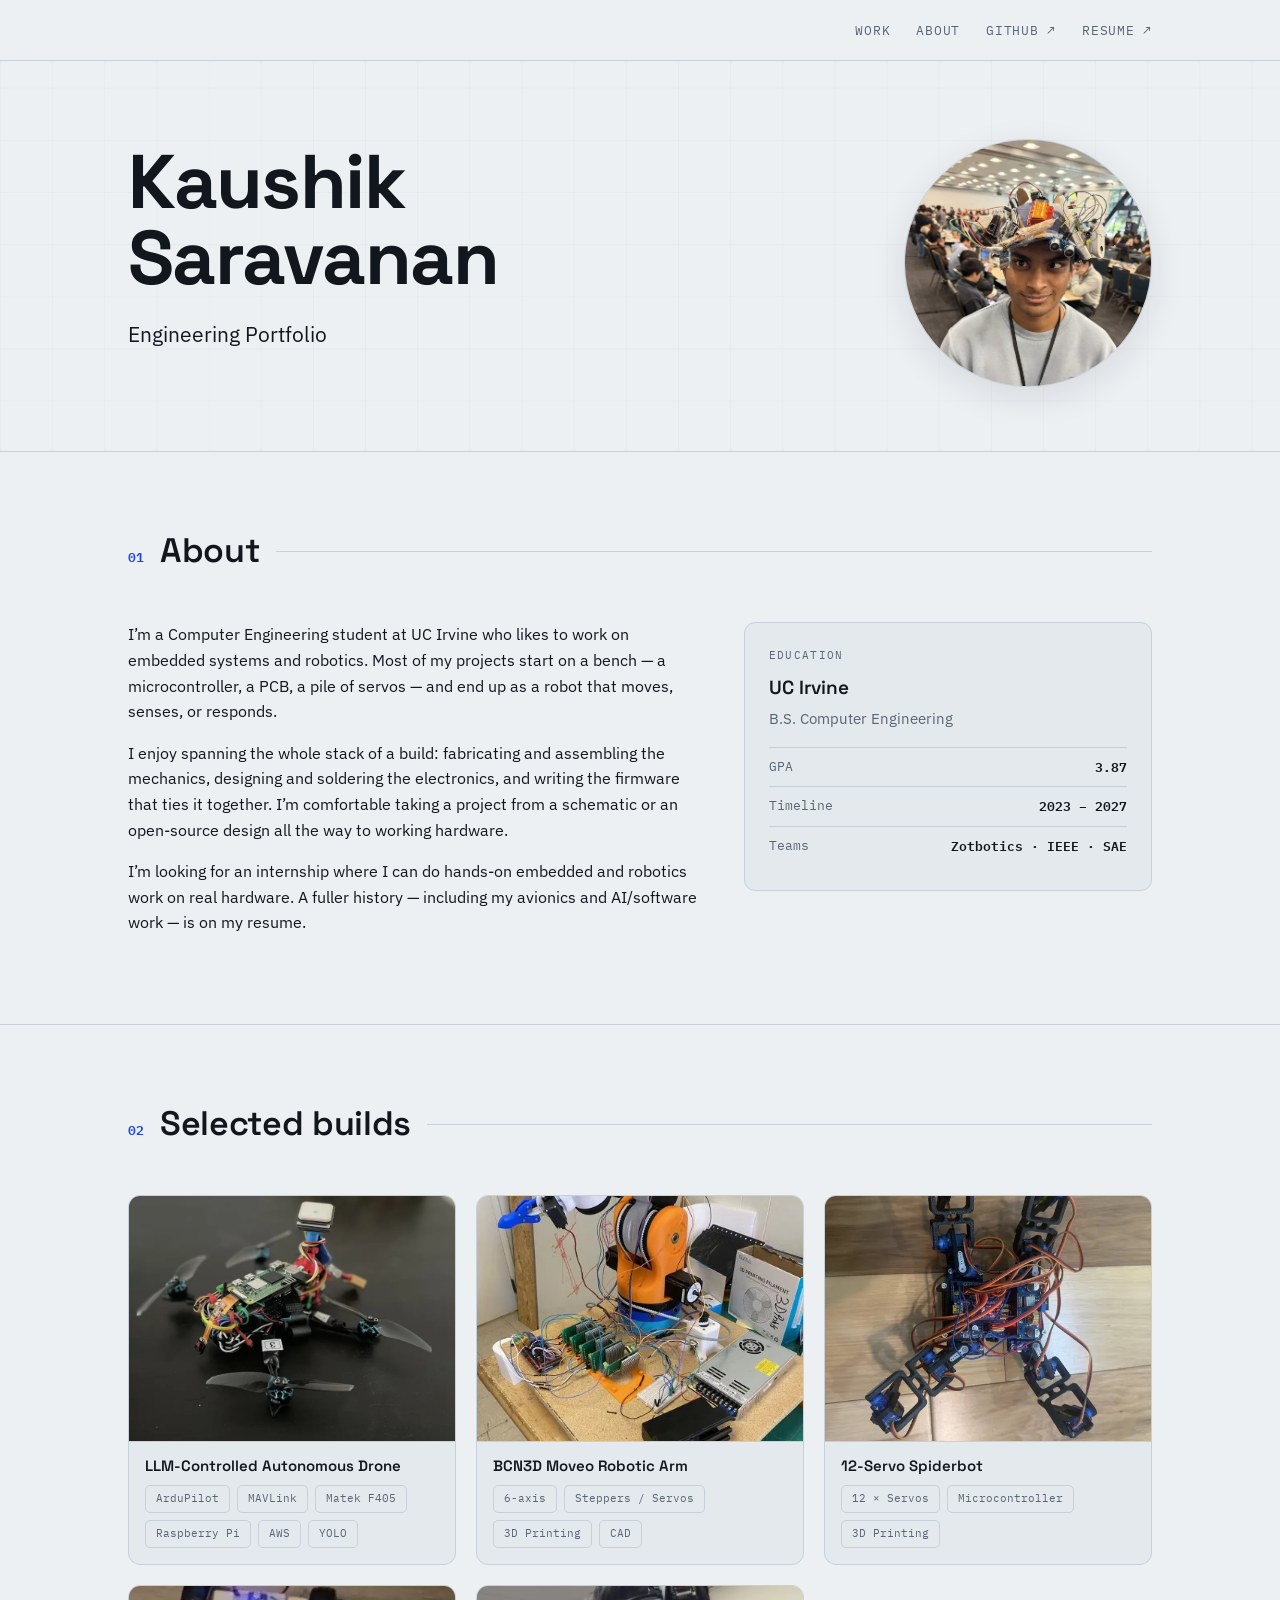
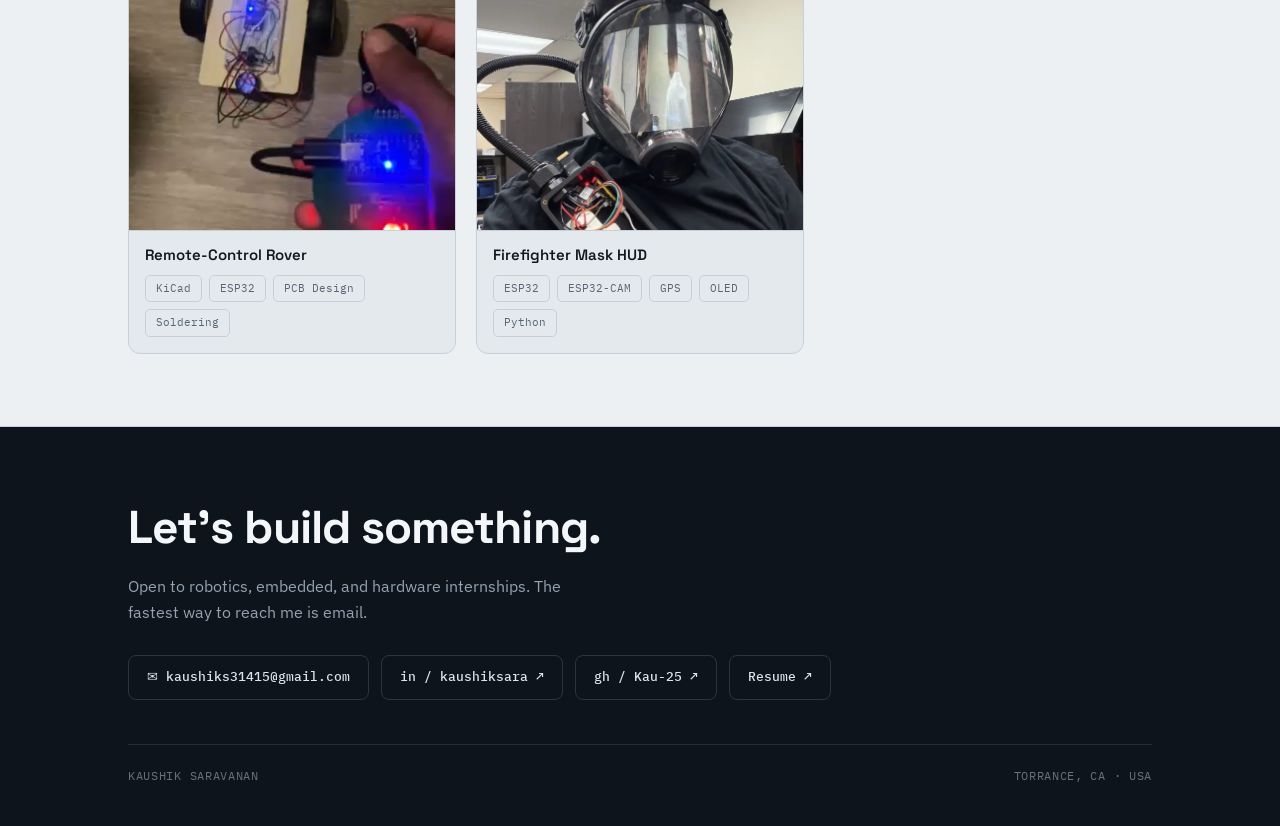
==== commit 30ce379e: "Update project descriptions and adjust media display sizes for better layout" ====
--- a/index.html
+++ b/index.html
@@ -51,9 +51,9 @@
     <div class="sec-head reveal"><span class="num">01</span><h2>About</h2><span class="rule"></span></div>
     <div class="about-grid">
       <div class="reveal">
-        <p>I&rsquo;m a Computer Engineering student at UC Irvine who likes to build things that exist in the physical world. Most of my projects start on a bench &mdash; a microcontroller, a PCB, a pile of servos &mdash; and end up as a robot that moves, senses, or responds.</p>
+        <p>I&rsquo;m a Computer Engineering student at UC Irvine who likes to work on embedded systems and robotics. Most of my projects start on a bench &mdash; a microcontroller, a PCB, a pile of servos &mdash; and end up as a robot that moves, senses, or responds.</p>
         <p>I enjoy spanning the whole stack of a build: fabricating and assembling the mechanics, designing and soldering the electronics, and writing the firmware that ties it together. I&rsquo;m comfortable taking a project from a schematic or an open-source design all the way to working hardware.</p>
-        <p>I&rsquo;m looking for an internship where I can do hands-on embedded and robotics work on real hardware. A fuller history &mdash; including my avionics and AI/software work &mdash; is on my r&eacute;sum&eacute;.</p>
+        <p>I&rsquo;m looking for an internship where I can do hands-on embedded and robotics work on real hardware. A fuller history &mdash; including my avionics and AI/software work &mdash; is on my resume.</p>
       </div>
       <div class="edu-card reveal">
         <div class="label">Education</div>
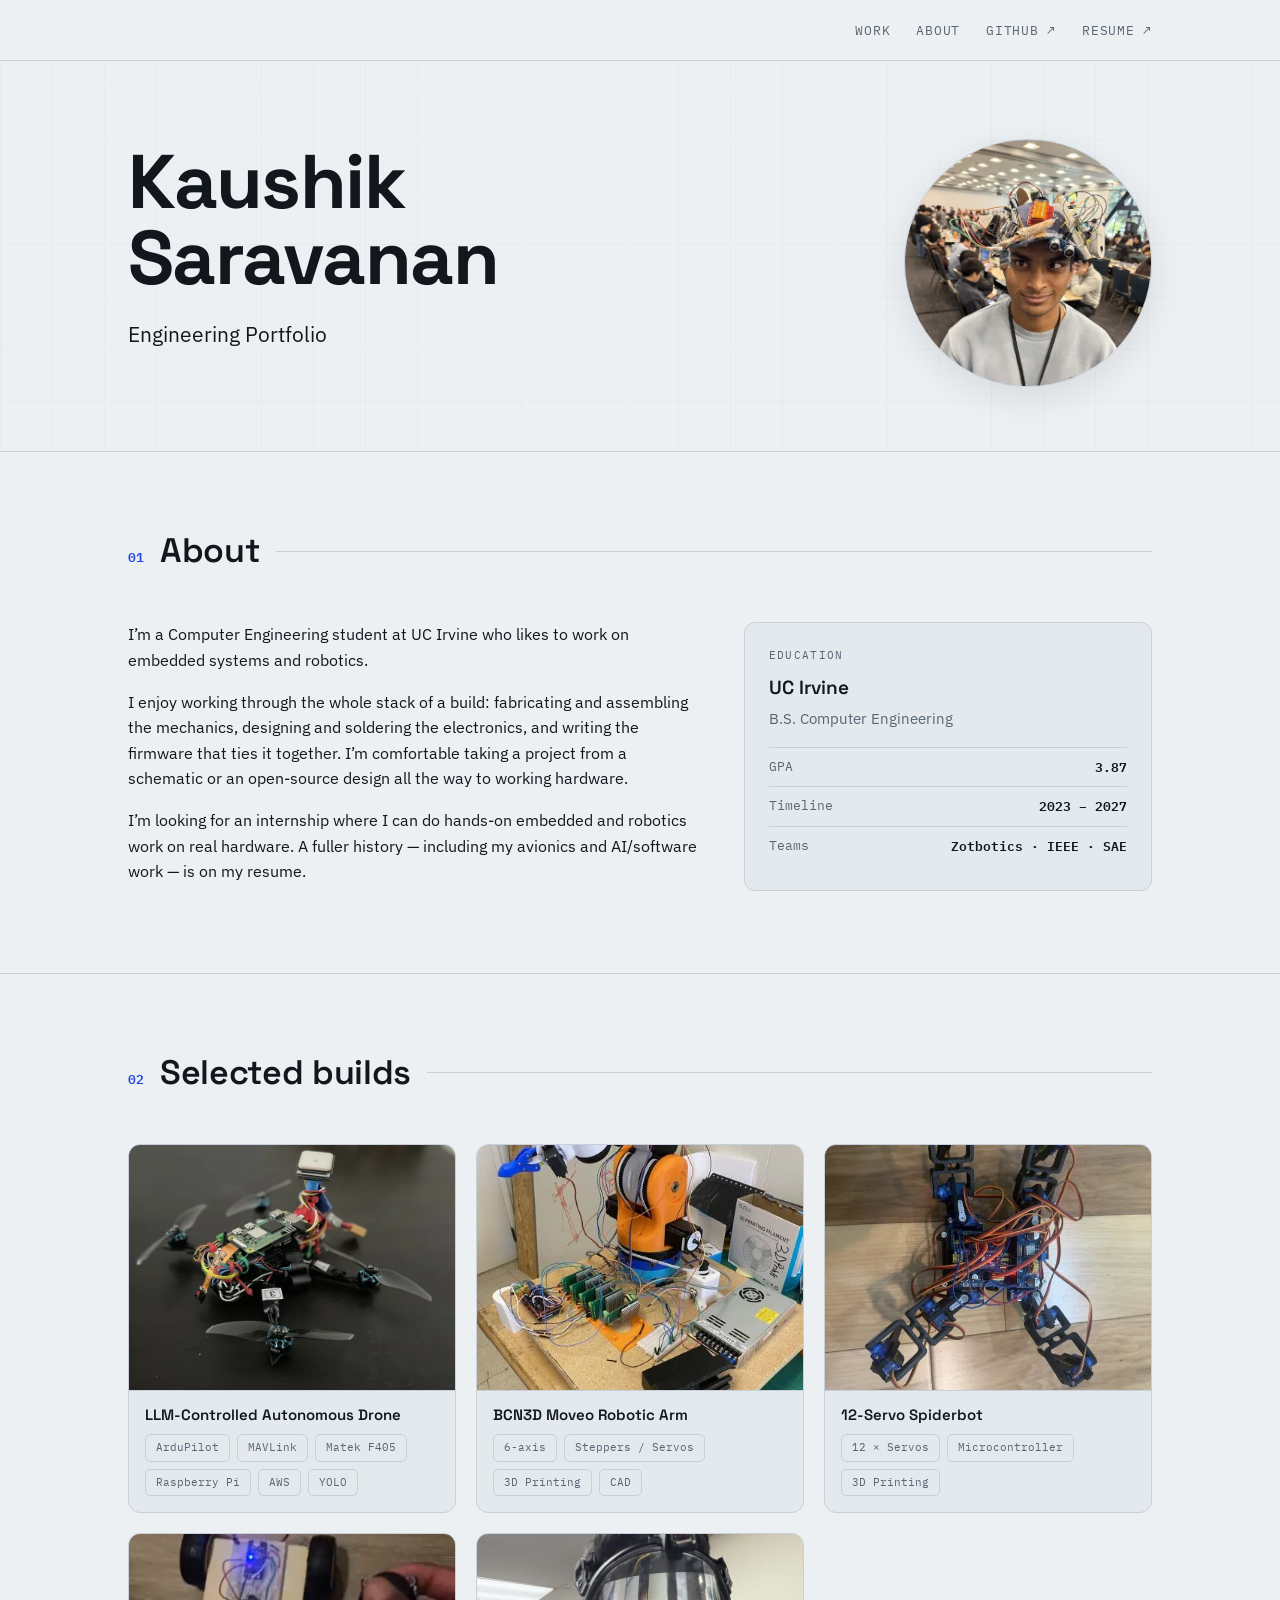
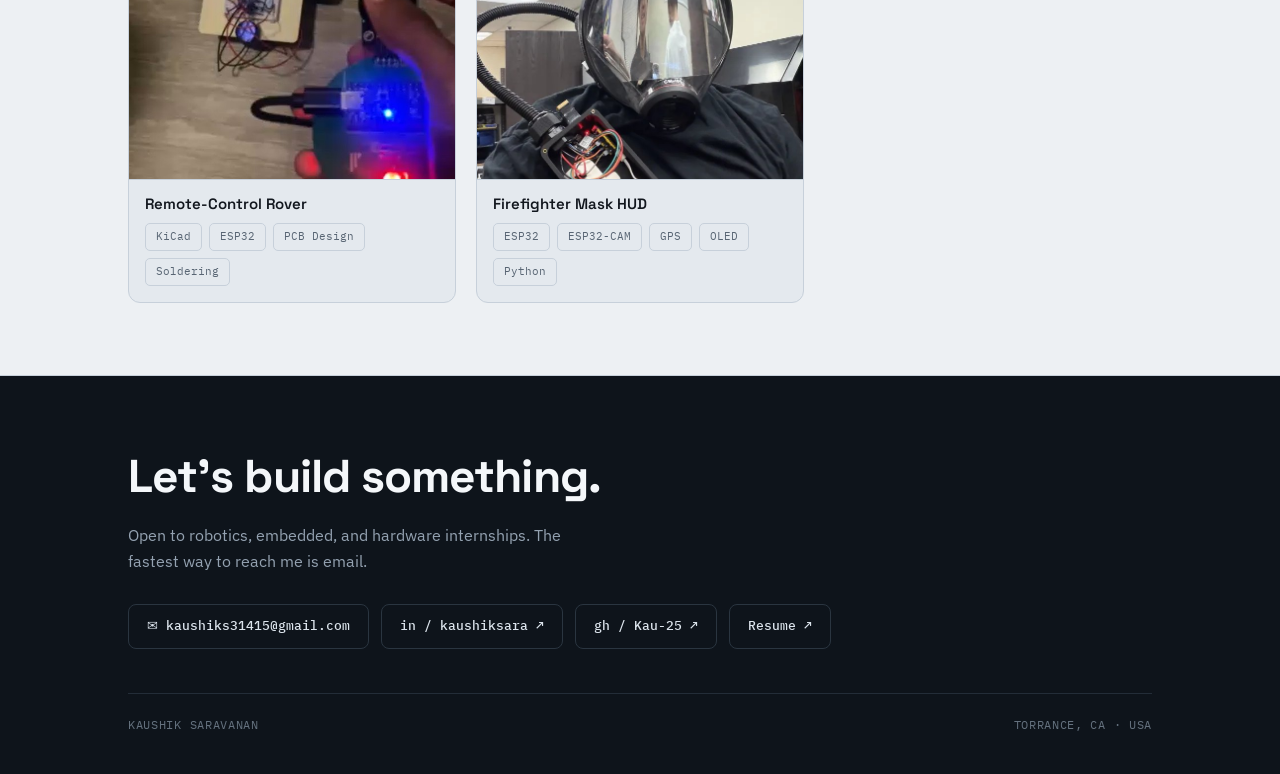
==== commit 28fe20d5: "Refine "About" section text for clarity and conciseness" ====
--- a/index.html
+++ b/index.html
@@ -51,8 +51,8 @@
     <div class="sec-head reveal"><span class="num">01</span><h2>About</h2><span class="rule"></span></div>
     <div class="about-grid">
       <div class="reveal">
-        <p>I&rsquo;m a Computer Engineering student at UC Irvine who likes to work on embedded systems and robotics. Most of my projects start on a bench &mdash; a microcontroller, a PCB, a pile of servos &mdash; and end up as a robot that moves, senses, or responds.</p>
-        <p>I enjoy spanning the whole stack of a build: fabricating and assembling the mechanics, designing and soldering the electronics, and writing the firmware that ties it together. I&rsquo;m comfortable taking a project from a schematic or an open-source design all the way to working hardware.</p>
+        <p>I&rsquo;m a Computer Engineering student at UC Irvine who likes to work on embedded systems and robotics.</p>
+        <p>I enjoy working through the whole stack of a build: fabricating and assembling the mechanics, designing and soldering the electronics, and writing the firmware that ties it together. I&rsquo;m comfortable taking a project from a schematic or an open-source design all the way to working hardware.</p>
         <p>I&rsquo;m looking for an internship where I can do hands-on embedded and robotics work on real hardware. A fuller history &mdash; including my avionics and AI/software work &mdash; is on my resume.</p>
       </div>
       <div class="edu-card reveal">
